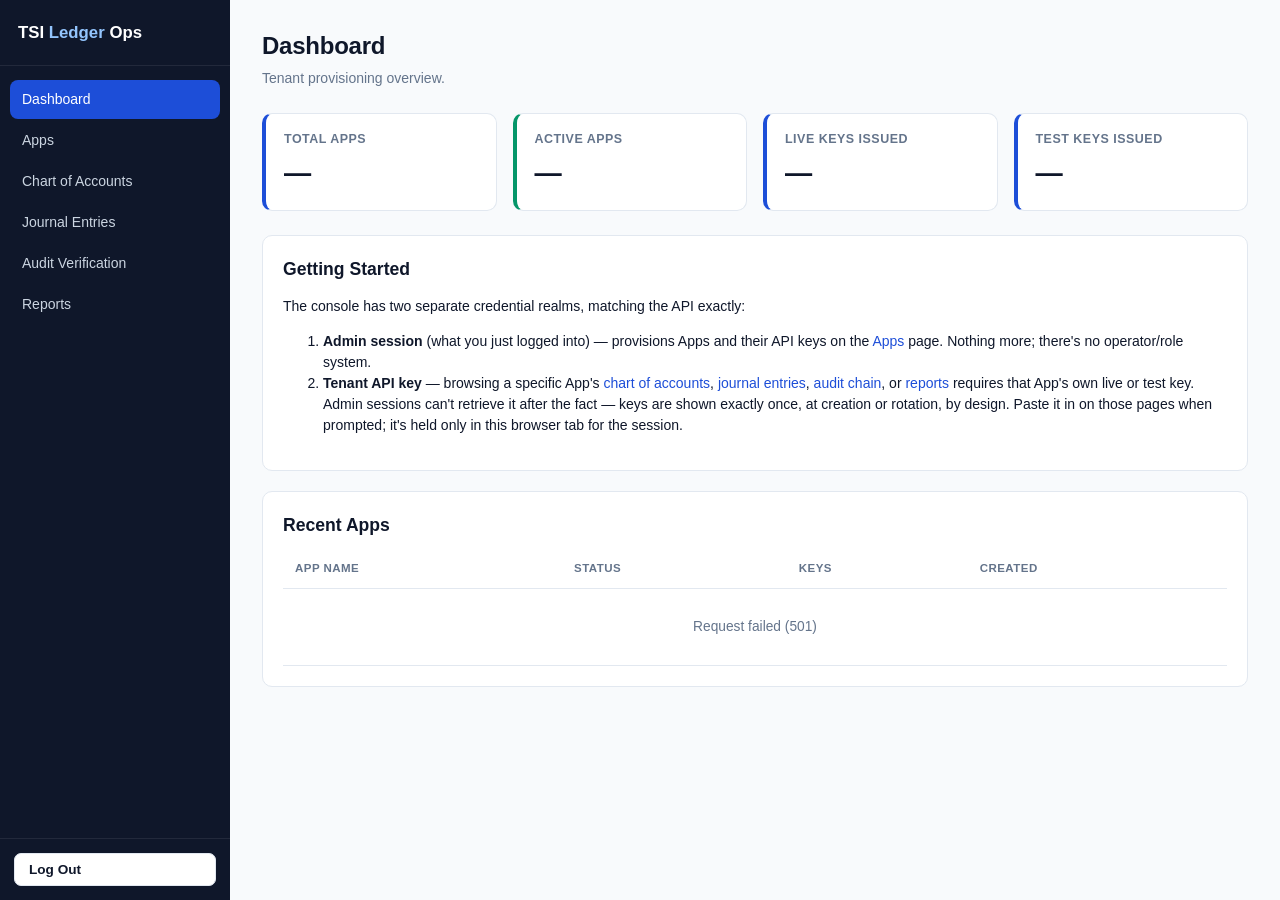
==== web/console/index.html @ ffa1aabb "first cut build" ====
<!DOCTYPE html>
<html>
<head>
  <meta charset="UTF-8">
  <title>Redirecting…</title>
  <meta http-equiv="refresh" content="0; url=dashboard.html">
  <script>location.href = 'dashboard.html';</script>
</head>
<body>
<p>Redirecting to the <a href="dashboard.html">Ops Console</a>…</p>
</body>
</html>
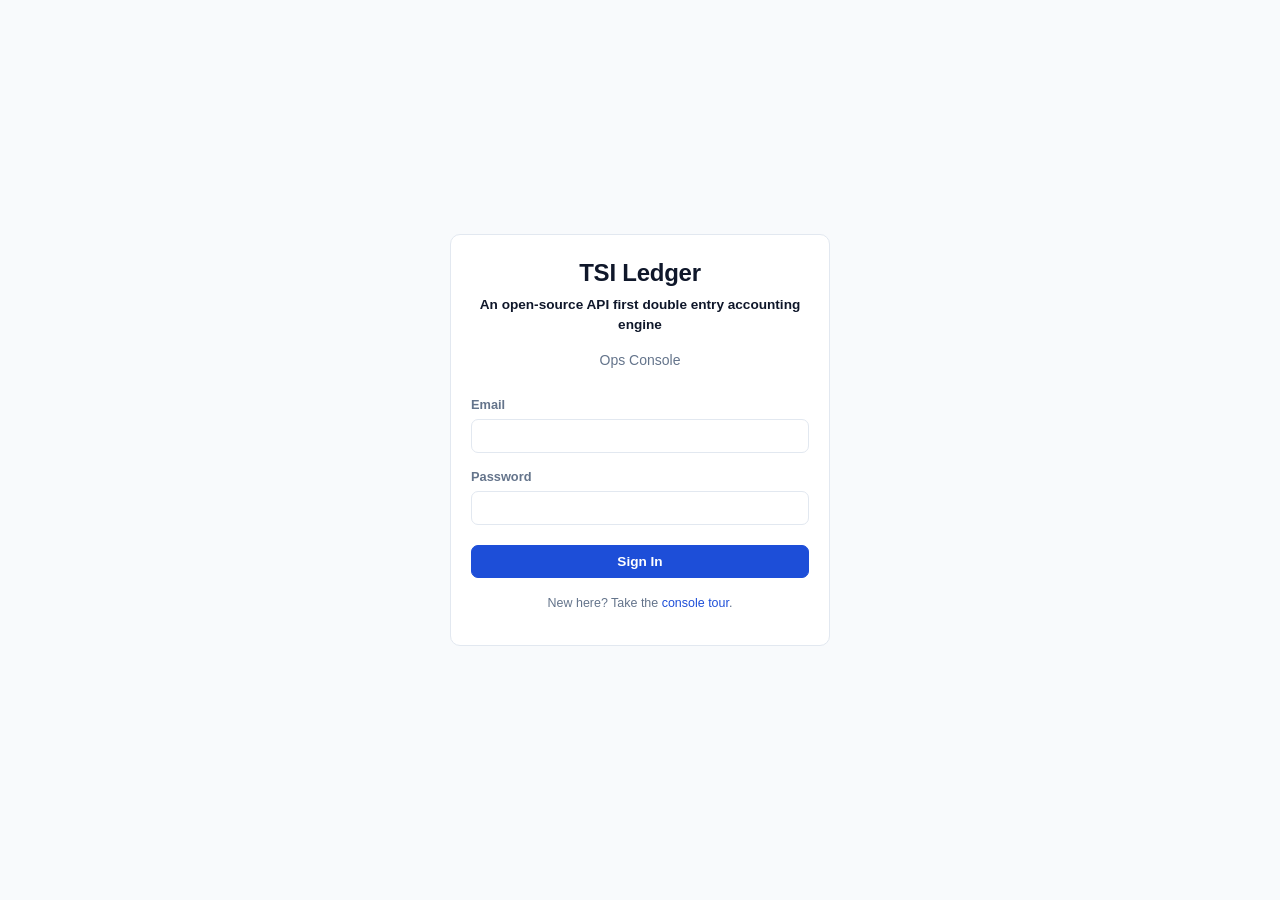
==== commit 8cdd437c: "revised screens" ====
--- a/web/console/index.html
+++ b/web/console/index.html
@@ -2,11 +2,11 @@
 <html>
 <head>
   <meta charset="UTF-8">
-  <title>Redirecting…</title>
-  <meta http-equiv="refresh" content="0; url=dashboard.html">
-  <script>location.href = 'dashboard.html';</script>
+  <title>Redirecting...</title>
+  <meta http-equiv="refresh" content="0; url=login.html">
+  <script>location.href = 'login.html';</script>
 </head>
 <body>
-<p>Redirecting to the <a href="dashboard.html">Ops Console</a>…</p>
+<p>Redirecting to the <a href="login.html">Ops Console</a>...</p>
 </body>
 </html>
